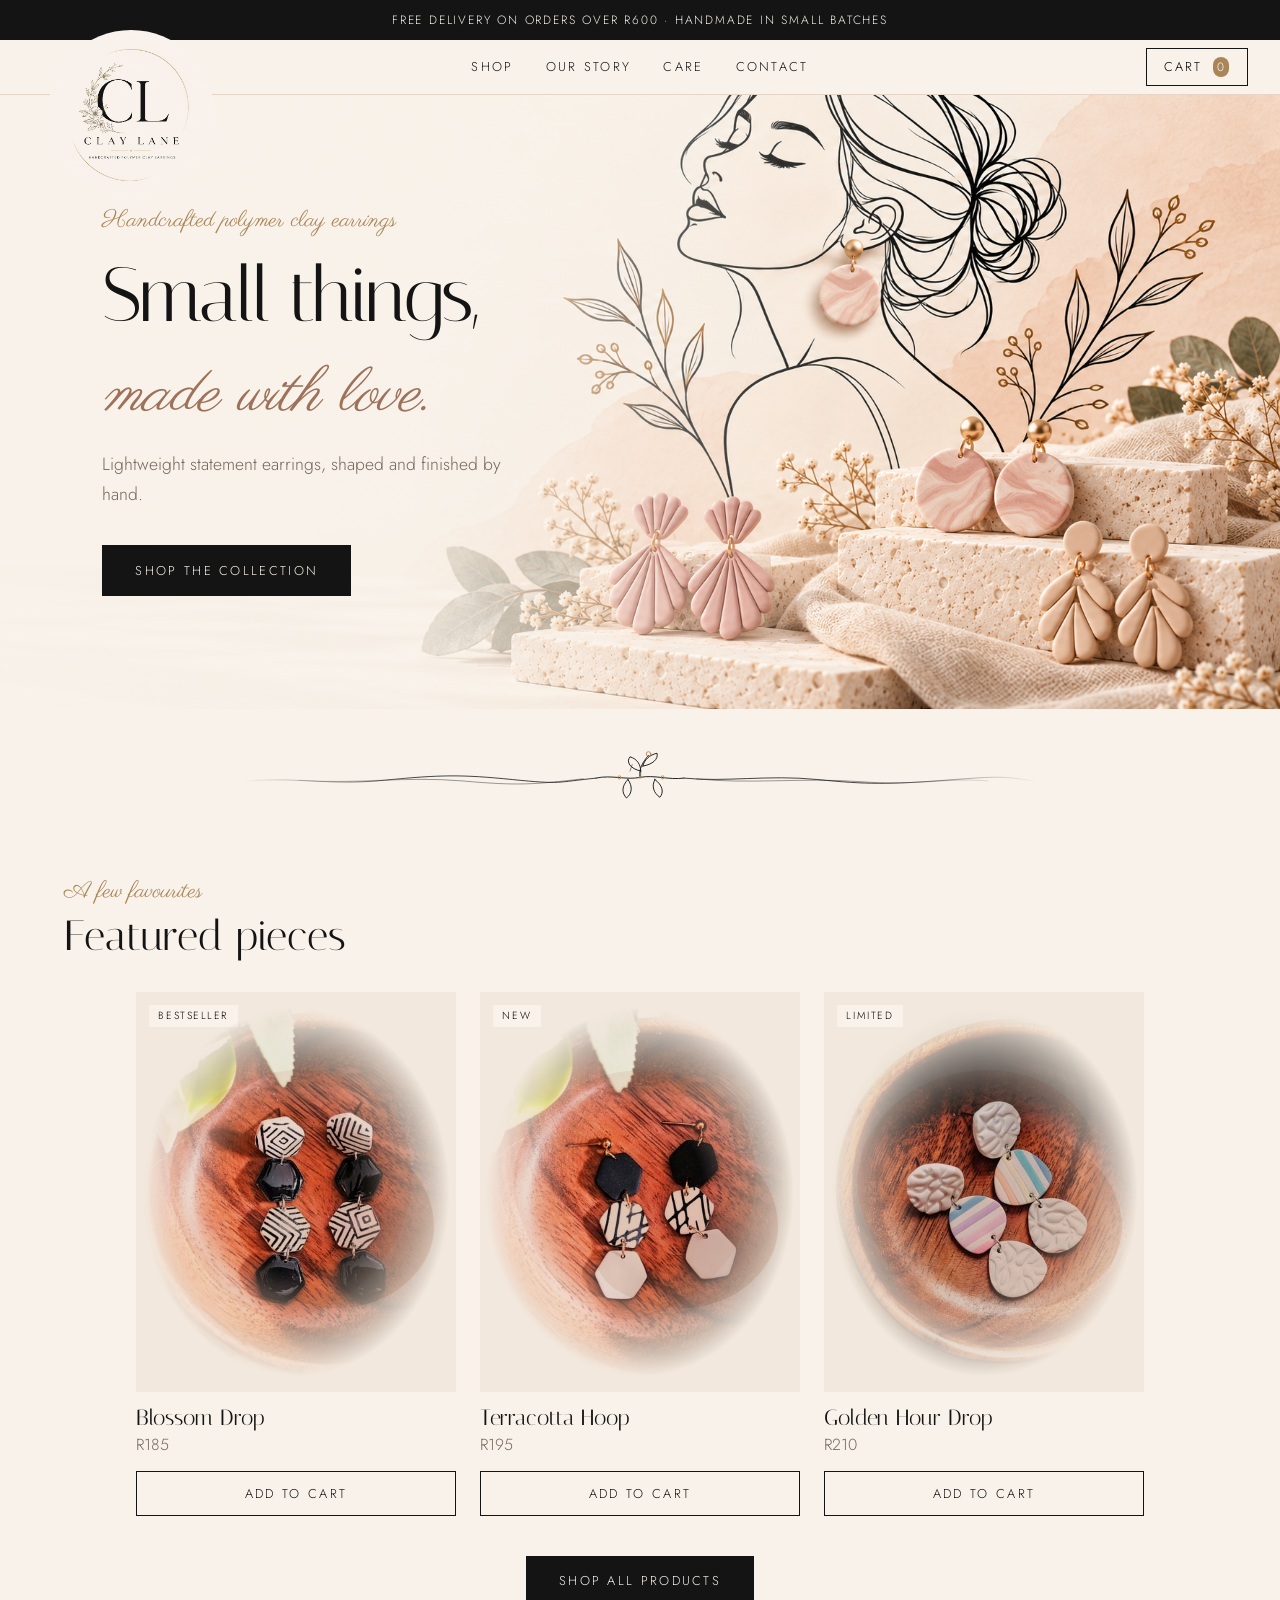
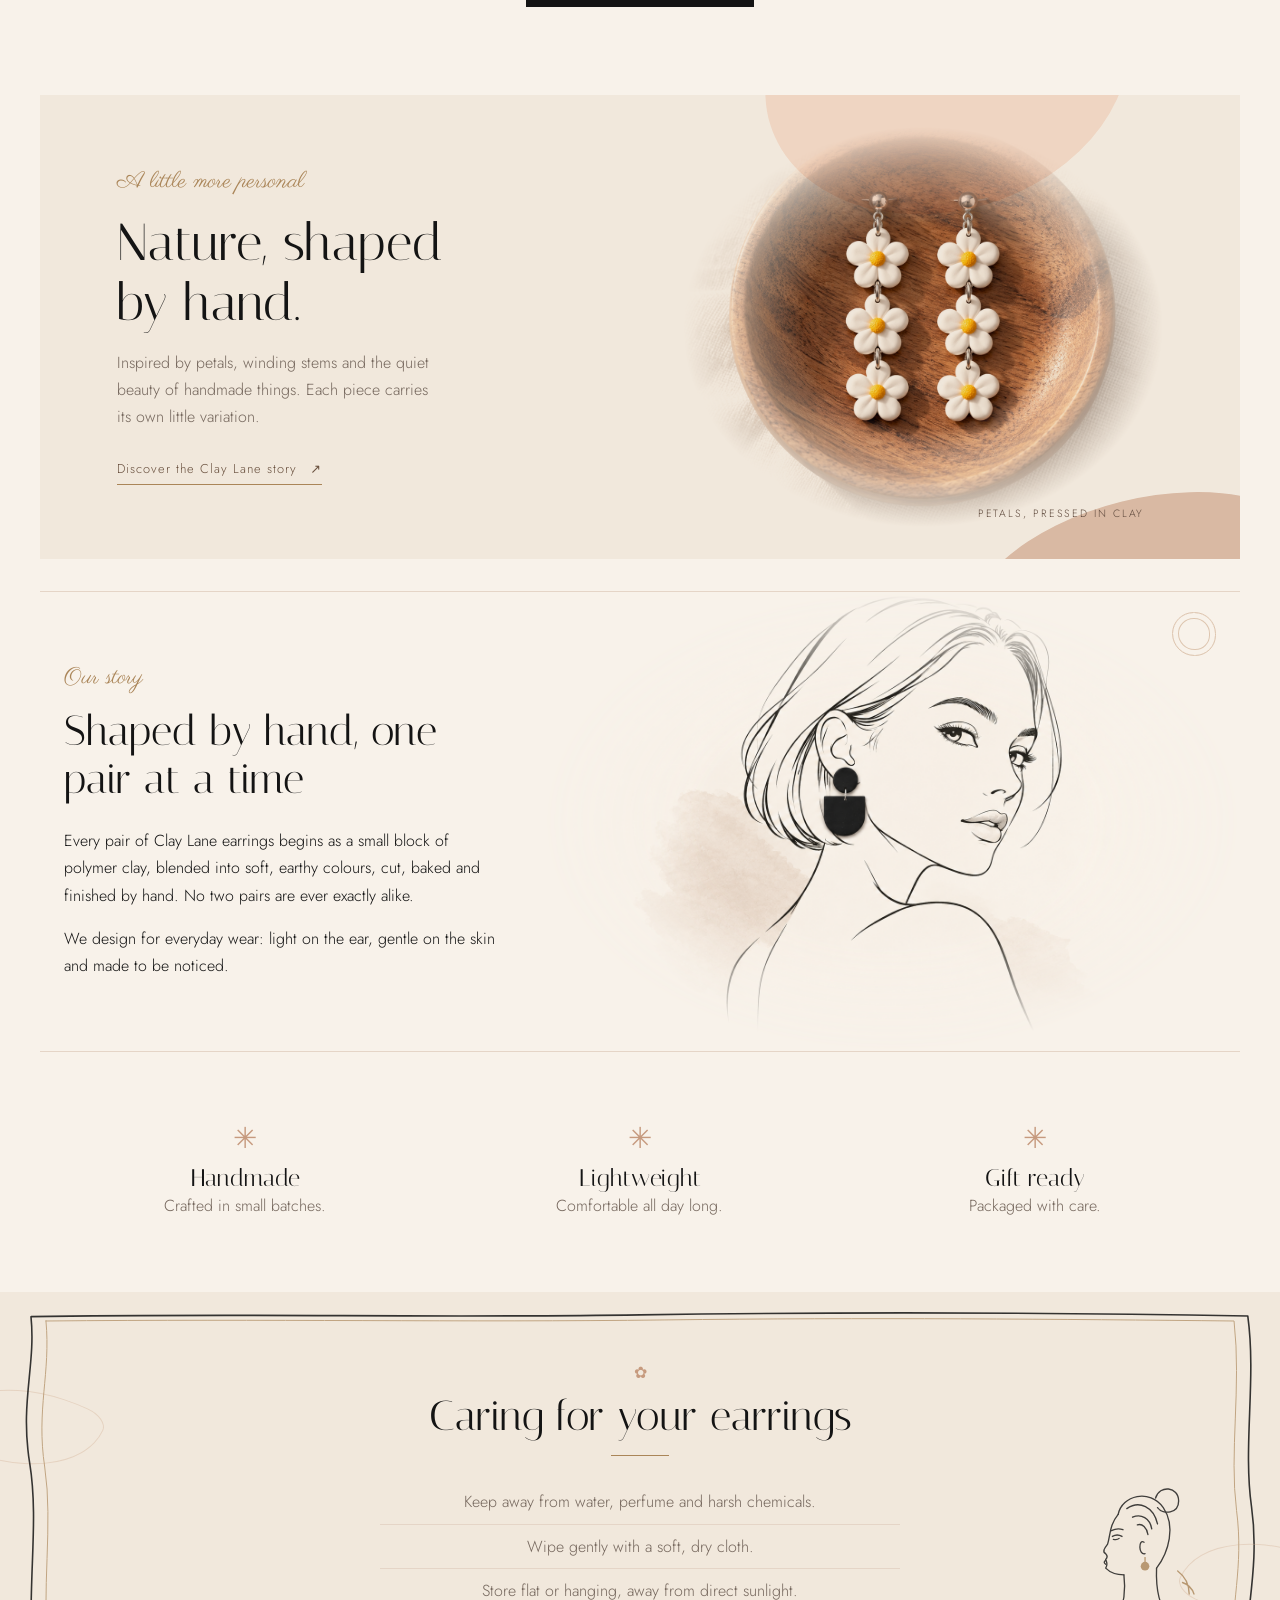
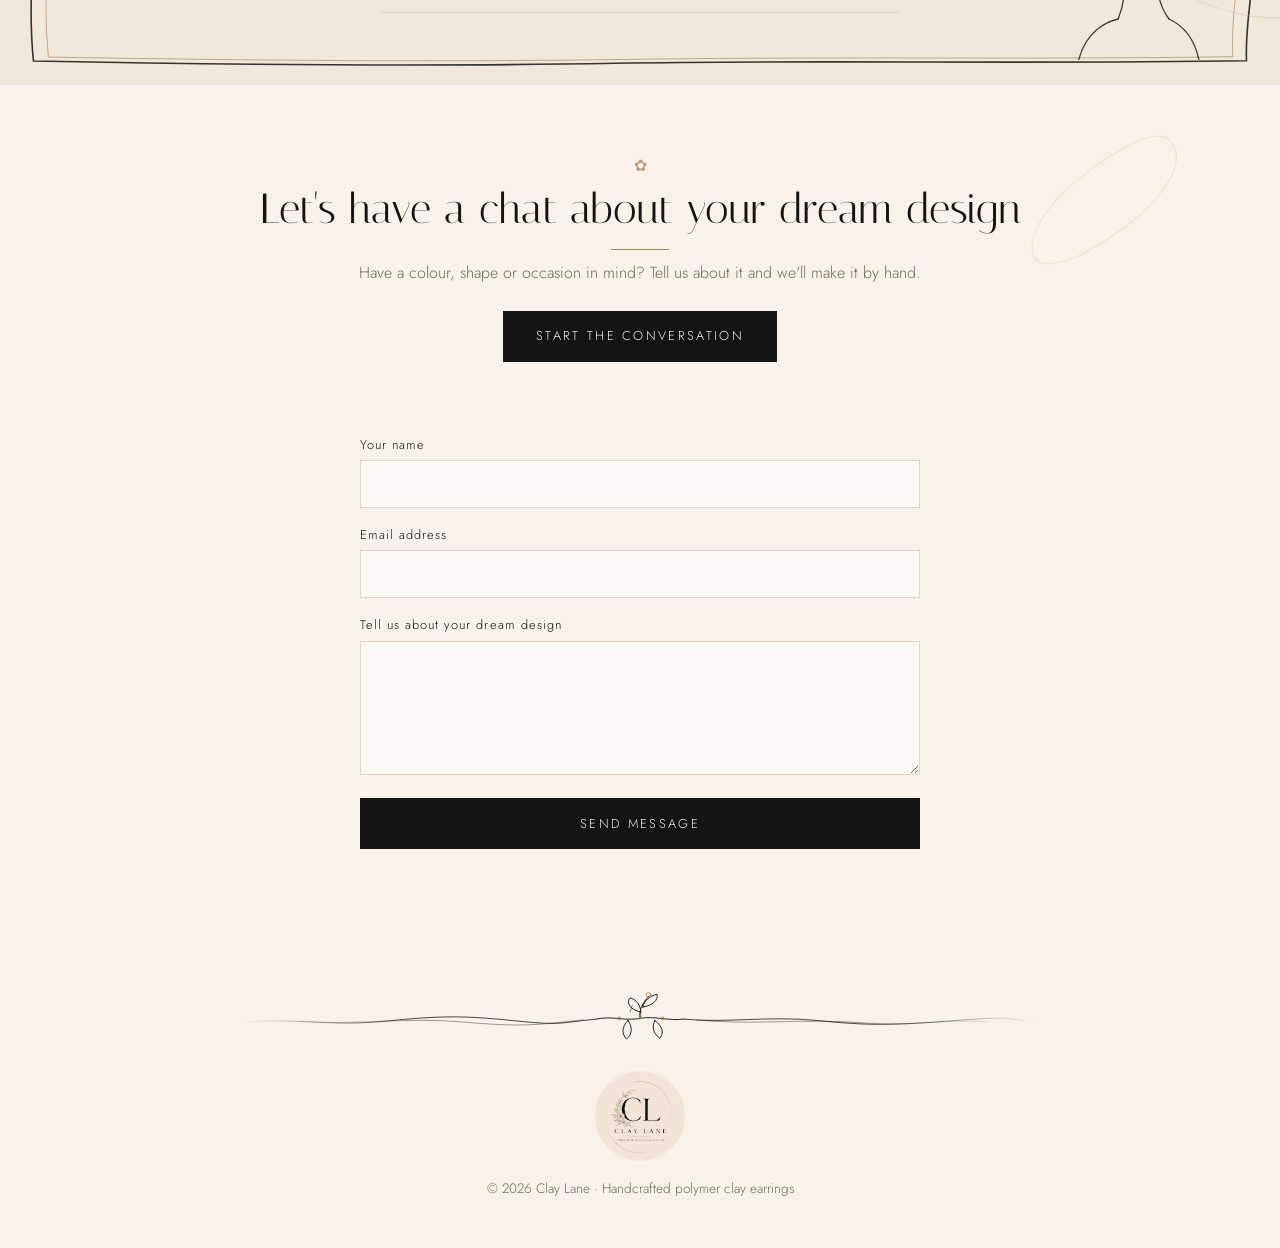
==== index.html @ a0935f9d "Initial commit for Clay Lane website" ====
<!DOCTYPE html>
<html lang="en">
<head>
  <meta charset="UTF-8">
  <meta name="viewport" content="width=device-width, initial-scale=1">
  <title>Clay Lane — Handcrafted Polymer Clay Earrings</title>
  <meta name="description" content="Handcrafted polymer clay earrings, made with love by Clay Lane.">
  <link rel="preconnect" href="https://fonts.googleapis.com">
  <link rel="preconnect" href="https://fonts.gstatic.com" crossorigin>
  <link href="https://fonts.googleapis.com/css2?family=Italiana&family=Jost:wght@300;400;500&family=Parisienne&display=swap" rel="stylesheet">
  <link rel="stylesheet" href="style.css">
</head>
<body>
  <div class="announce">Free delivery on orders over R600 · Handmade in small batches</div>

  <header class="site-header">
    <button class="icon-btn menu-toggle" aria-label="Menu" aria-expanded="false">☰</button>
    <a href="#top" class="brand"><img src="Clay Lane Logo.jpeg" alt="Clay Lane logo"></a>
    <nav class="nav" aria-label="Main">
      <a href="shop.html">Shop</a>
      <a href="#story">Our Story</a>
      <a href="#care">Care</a>
      <a href="#contact">Contact</a>
    </nav>
    <button class="cart-btn" id="open-cart" aria-label="Open cart">Cart <span id="cart-count">0</span></button>
  </header>

  <main id="top">
    <section class="hero">
      <div class="hero-copy">
        <p class="eyebrow">Handcrafted polymer clay earrings</p>
        <h1>Small things,<br><em>made with love.</em></h1>
        <p class="lead">Lightweight statement earrings, shaped and finished by hand.</p>
        <a href="shop.html" class="btn">Shop the collection</a>
      </div>
    </section>

    <div class="divider" aria-hidden="true">
      <svg viewBox="0 0 1200 80" fill="none" stroke-linecap="round" stroke-linejoin="round">
        <defs>
          <linearGradient id="divFade" gradientUnits="userSpaceOnUse" x1="40" y1="0" x2="1160" y2="0">
            <stop offset="0" stop-color="#141414" stop-opacity="0"/>
            <stop offset=".22" stop-color="#141414" stop-opacity=".85"/>
            <stop offset=".78" stop-color="#141414" stop-opacity=".85"/>
            <stop offset="1" stop-color="#141414" stop-opacity="0"/>
          </linearGradient>
        </defs>
        <g stroke="url(#divFade)" stroke-width="1.3">
          <path d="M40 46 C110 38 160 52 240 44 S350 36 420 43 S480 47 538 41"/>
          <path d="M120 44 C200 50 270 38 350 45 S450 50 520 42" stroke-width=".7"/>
          <path d="M662 41 C720 47 780 36 850 43 S950 50 1030 44 S1110 38 1160 46"/>
          <path d="M680 42 C750 50 830 40 910 46 S1030 40 1090 45" stroke-width=".7"/>
        </g>
        <g stroke="#141414" stroke-width="1.3">
          <path d="M538 41 C560 36 580 44 600 40 C620 36 640 44 662 41"/>
          <path d="M600 40 C598 28 604 18 612 9"/>
          <path d="M601 31 C586 28 580 18 586 11 C596 14 601 22 601 31Z"/>
          <path d="M604 24 C618 22 626 14 624 6 C614 8 606 15 604 24Z"/>
          <path d="M583 43 C574 52 574 62 581 69 C589 63 590 52 583 43Z"/>
          <path d="M621 43 C632 51 634 61 628 68 C619 62 616 52 621 43Z"/>
          <path d="M586 31 L589 22 M601 31 L601 40" stroke-width=".7"/>
        </g>
        <g stroke="#aa8558" stroke-width="1.2">
          <circle cx="612" cy="7" r="3.2"/>
          <circle cx="571" cy="40" r="2.2"/>
          <circle cx="632" cy="40" r="2.2"/>
          <circle cx="600" cy="40" r="1.2" fill="#aa8558"/>
        </g>
      </svg>
    </div>

    <section id="shop" class="section featured-section">
      <div class="section-head">
        <div>
          <p class="eyebrow">A few favourites</p>
          <h2>Featured pieces</h2>
        </div>
      </div>
      <div class="grid" id="product-grid" data-featured="true"></div>
      <div class="featured-cta"><a class="btn" href="shop.html">Shop all products</a></div>
    </section>

    <section class="atelier">
      <div class="atelier-copy">
        <p class="eyebrow">A little more personal</p>
        <h2>Nature, shaped<br>by hand.</h2>
        <p>Inspired by petals, winding stems and the quiet beauty of handmade things. Each piece carries its own little variation.</p>
        <a href="#story" class="text-link">Discover the Clay Lane story <span aria-hidden="true">↗</span></a>
      </div>
      <div class="botanical-art" aria-hidden="true">
        <img class="atelier-photo" src="SomethingPersonal%20whiteflower-three-tier.png" alt="" loading="lazy">
        <span class="art-caption">Petals, pressed in clay</span>
      </div>
    </section>

    <section id="story" class="section story">
      <div>
        <p class="eyebrow">Our story</p>
        <h2>Shaped by hand, one pair at a time</h2>
      </div>
      <div>
        <p>Every pair of Clay Lane earrings begins as a small block of polymer clay, blended into soft, earthy colours, cut, baked and finished by hand. No two pairs are ever exactly alike.</p>
        <p>We design for everyday wear: light on the ear, gentle on the skin and made to be noticed.</p>
      </div>
    </section>

    <section class="section perks">
      <div><span class="petal-mark" aria-hidden="true">✳</span><h3>Handmade</h3><p>Crafted in small batches.</p></div>
      <div><span class="petal-mark" aria-hidden="true">✳</span><h3>Lightweight</h3><p>Comfortable all day long.</p></div>
      <div><span class="petal-mark" aria-hidden="true">✳</span><h3>Gift ready</h3><p>Packaged with care.</p></div>
    </section>

    <section id="care" class="section care">
      <svg class="hand-frame" viewBox="0 0 100 100" preserveAspectRatio="none" aria-hidden="true">
        <path d="M1.2 2.4C18 1.4 33 2.8 50 1.9S82 1.2 98.7 2.2C99.4 20 98.3 38 99 55S98.4 85 98.6 97.6C80 98.6 64 97.3 48 98.3S18 98.8 1.4 97.7C.8 78 1.9 60 1.1 43S1.6 16 1.2 2.4Z"/>
        <path class="thin" d="M2.4 3.6C20 3 36 4 52 3.3S84 3.1 97.6 3.6C98.2 22 97.2 40 97.8 56S97.3 82 97.5 96.5C82 97.3 66 96.4 50 97.2S20 97.6 2.6 96.6C2 78 3 60 2.3 44S2.8 18 2.4 3.6Z"/>
      </svg>
      <svg class="care-girl" viewBox="0 0 160 200" aria-hidden="true">
        <path d="M71 41C62 52 63 62 60 72C57 76 54 80 58 82C60 84 60 86 58 88C60 92 60 94 58 97C62 101 68 104 77 104"/>
        <path d="M71 41C75 21 104 14 118 34C131 53 124 80 111 97"/>
        <path d="M80 35C93 26 108 33 112 51M86 44C95 40 104 45 106 56M91 52C96 50 101 55 102 62"/>
        <path d="M110 24C114 10 134 12 134 27C134 40 118 42 112 34"/>
        <path d="M77 104C79 120 77 135 71 150M111 97C110 121 114 137 124 150"/>
        <path d="M30 192C38 163 58 153 71 150M124 150C141 158 151 173 155 192"/>
        <path d="M65 64Q70 61 75 64M64 58Q70 55 76 57M72 66Q70 68 66 67"/>
        <path d="M58 89Q55 91 58 93M98 70C92 66 92 84 99 82"/>
        <path class="gold" d="M99 86v5"/>
        <circle class="gold-fill" cx="99" cy="95" r="4.5"/>
        <path class="gold" d="M133 100c8 6 12 14 12 24M138 112c6 2 10 6 12 12"/>
      </svg>
      <h2>Caring for your earrings</h2>
      <ul>
        <li>Keep away from water, perfume and harsh chemicals.</li>
        <li>Wipe gently with a soft, dry cloth.</li>
        <li>Store flat or hanging, away from direct sunlight.</li>
      </ul>
    </section>

    <section id="contact" class="section contact">
      <h2>Let's have a chat about your dream design</h2>
      <p>Have a colour, shape or occasion in mind? Tell us about it and we'll make it by hand.</p>
      <a class="btn" href="#contact-form">Start the conversation</a>
    </section>

    <section id="contact-form" class="section contact contact-form-section">
      <form id="contact-form-el" class="contact-form">
        <label>Your name<input type="text" name="name" required autocomplete="name"></label>
        <label>Email address<input type="email" name="email" required autocomplete="email"></label>
        <label>Tell us about your dream design<textarea name="message" rows="5" required></textarea></label>
        <button class="btn" type="submit">Send message</button>
        <p class="form-msg" id="contact-msg" role="status"></p>
      </form>
    </section>

  </main>

  <footer class="site-footer">
    <div class="divider footer-divider" aria-hidden="true">
      <svg viewBox="0 0 1200 80" fill="none" stroke-linecap="round" stroke-linejoin="round">
        <defs>
          <linearGradient id="divFade2" gradientUnits="userSpaceOnUse" x1="40" y1="0" x2="1160" y2="0">
            <stop offset="0" stop-color="#141414" stop-opacity="0"/>
            <stop offset=".22" stop-color="#141414" stop-opacity=".85"/>
            <stop offset=".78" stop-color="#141414" stop-opacity=".85"/>
            <stop offset="1" stop-color="#141414" stop-opacity="0"/>
          </linearGradient>
        </defs>
        <g stroke="url(#divFade2)" stroke-width="1.3">
          <path d="M40 46 C110 38 160 52 240 44 S350 36 420 43 S480 47 538 41"/>
          <path d="M120 44 C200 50 270 38 350 45 S450 50 520 42" stroke-width=".7"/>
          <path d="M662 41 C720 47 780 36 850 43 S950 50 1030 44 S1110 38 1160 46"/>
          <path d="M680 42 C750 50 830 40 910 46 S1030 40 1090 45" stroke-width=".7"/>
        </g>
        <g stroke="#141414" stroke-width="1.3">
          <path d="M538 41 C560 36 580 44 600 40 C620 36 640 44 662 41"/>
          <path d="M600 40 C598 28 604 18 612 9"/>
          <path d="M601 31 C586 28 580 18 586 11 C596 14 601 22 601 31Z"/>
          <path d="M604 24 C618 22 626 14 624 6 C614 8 606 15 604 24Z"/>
          <path d="M583 43 C574 52 574 62 581 69 C589 63 590 52 583 43Z"/>
          <path d="M621 43 C632 51 634 61 628 68 C619 62 616 52 621 43Z"/>
          <path d="M586 31 L589 22 M601 31 L601 40" stroke-width=".7"/>
        </g>
        <g stroke="#aa8558" stroke-width="1.2">
          <circle cx="612" cy="7" r="3.2"/>
          <circle cx="571" cy="40" r="2.2"/>
          <circle cx="632" cy="40" r="2.2"/>
          <circle cx="600" cy="40" r="1.2" fill="#aa8558"/>
        </g>
      </svg>
    </div>
    <img src="Clay%20Lane%20Logo.jpeg" alt="" class="foot-logo">
    <p>© <span id="year"></span> Clay Lane · Handcrafted polymer clay earrings</p>
  </footer>

  <div class="overlay" id="overlay"></div>
  <aside class="drawer" id="cart-drawer" aria-label="Shopping cart" aria-hidden="true">
    <div class="drawer-head">
      <h2>Your Cart</h2>
      <button class="icon-btn" id="close-cart" aria-label="Close cart">✕</button>
    </div>
    <div class="drawer-body" id="cart-items"></div>
    <div class="drawer-foot">
      <div class="row"><span>Subtotal</span><strong id="cart-subtotal">R0</strong></div>
      <p class="small" id="ship-note"></p>
      <button class="btn full" id="checkout-btn">Checkout</button>
    </div>
  </aside>

  <div class="modal" id="checkout-modal" aria-hidden="true">
    <div class="modal-box">
      <button class="icon-btn modal-close" id="close-checkout" aria-label="Close">✕</button>
      <form id="checkout-form">
        <h2>Checkout</h2>
        <label>Full name<input name="name" required></label>
        <label>Email<input name="email" type="email" required></label>
        <label>Phone<input name="phone" type="tel" required></label>
        <label>Delivery address<textarea name="address" rows="3" required></textarea></label>
        <div class="row total-row"><span>Total (incl. delivery)</span><strong id="checkout-total"></strong></div>
        <button class="btn full" type="submit">Place order</button>
        <p class="small">Orders are confirmed by email with payment details (EFT).</p>
      </form>
      <div class="success" id="order-success" hidden>
        <h2>Thank you!</h2>
        <p id="order-msg"></p>
        <button class="btn" id="done-btn">Continue shopping</button>
      </div>
    </div>
  </div>

  <div class="modal" id="product-modal" aria-hidden="true">
    <div class="modal-box wide" id="product-detail"></div>
  </div>

  <script src="script.js"></script>
</body>
</html>
---- style.css ----
:root {
  --ivory: #f8f2ea;
  --ivory-2: #f1e8dc;
  --ink: #141414;
  --gold: #aa8558;
  --muted: #75675d;
  --line: #e5d5c7;
  --blush: #efd5c2;
  --clay: #c69a7e;
  --rose: #dcb9a5;
  --serif: "Italiana", Georgia, serif;
  --script: "Parisienne", cursive;
  --sans: "Jost", system-ui, sans-serif;
}
* { box-sizing: border-box; margin: 0; }
html { scroll-behavior: smooth; }
body { background: var(--ivory); color: var(--ink); font-family: var(--sans); font-weight: 300; line-height: 1.7; }
img { max-width: 100%; display: block; }
a { color: inherit; text-decoration: none; }
h1, h2, h3 { font-family: var(--serif); font-weight: 500; line-height: 1.15; }
h2 { font-size: clamp(1.9rem, 4vw, 2.6rem); }
button { font: inherit; cursor: pointer; }
[hidden] { display: none !important; }

.announce { background: var(--ink); color: var(--ivory); text-align: center; font-size: .75rem; letter-spacing: .15em; text-transform: uppercase; padding: .6rem 1rem; }

.site-header { position: sticky; top: 0; z-index: 20; display: grid; grid-template-columns: 1fr auto 1fr; align-items: center; padding: .5rem 2rem; background: rgba(248,242,234,.95); backdrop-filter: blur(8px); border-bottom: 1px solid var(--line); }
.brand { position: absolute; top: -.6rem; left: clamp(.5rem, 4vw, 3rem); z-index: 25; line-height: 0; }
.brand img { height: clamp(140px, 13vw, 220px); width: clamp(140px, 13vw, 220px); object-fit: cover; border-radius: 50%; mix-blend-mode: multiply; display: block; }
.nav { display: flex; gap: 2rem; grid-column: 2; grid-row: 1; justify-self: center; font-size: .8rem; letter-spacing: .18em; text-transform: uppercase; }
.nav a:hover { color: var(--gold); }
.cart-btn { grid-column: 3; grid-row: 1; justify-self: end; background: none; border: 1px solid var(--ink); padding: .45rem 1.1rem; font-size: .8rem; letter-spacing: .15em; text-transform: uppercase; transition: .2s; }
.cart-btn:hover { background: var(--ink); color: var(--ivory); }
.cart-btn span { display: inline-block; min-width: 1.4em; margin-left: .3rem; background: var(--gold); color: #fff; border-radius: 99px; font-size: .75rem; text-align: center; }
.icon-btn { background: none; border: 0; font-size: 1.3rem; padding: .3rem .6rem; }
.menu-toggle { display: none; grid-column: 1; grid-row: 1; justify-self: start; }

.btn { display: inline-block; background: var(--ink); color: var(--ivory); border: 1px solid var(--ink); padding: .85rem 2rem; font-size: .8rem; letter-spacing: .18em; text-transform: uppercase; transition: .2s; }
.btn:hover { background: var(--gold); border-color: var(--gold); }
.btn.ghost { background: transparent; color: var(--ink); }
.btn.ghost:hover { color: #fff; }
.btn.full { width: 100%; text-align: center; }
.btn:disabled { opacity: .4; cursor: not-allowed; }

.eyebrow { font-family: var(--script); font-size: 1.45rem; font-weight: 400; letter-spacing: 0; text-transform: none; line-height: 1.2; color: var(--gold); margin-bottom: 1rem; }
.hero { position: relative; isolation: isolate; min-height: clamp(560px, 48vw, 740px); width: 100%; margin: auto; padding: 5rem clamp(1.5rem, 8vw, 8rem); display: flex; align-items: center; overflow: hidden; background-color: var(--ivory); background-image: linear-gradient(90deg, rgba(248,242,234,.96) 0%, rgba(248,242,234,.88) 32%, rgba(248,242,234,.22) 58%, rgba(248,242,234,0) 76%), url("HomePage%20Hero.png"); background-size: cover; background-position: center 48%; background-repeat: no-repeat; }
.hero-copy { position: relative; z-index: 2; padding: 2rem 0; }
.hero-copy { max-width: 650px; }
.hero h1 { font-size: clamp(3.2rem, 6vw, 5.7rem); margin-bottom: 1.2rem; letter-spacing: -.025em; }
.hero em { color: #9d715a; font-family: var(--script); font-size: .8em; font-weight: 400; letter-spacing: 0; }
.lead { color: var(--muted); font-size: 1.1rem; max-width: 420px; margin: 0 0 2.2rem; }
.flow-back { fill: #c69a7e; opacity: .82; }
.flow-cream { fill: #e8d8c8; }
.flow-blush { fill: #efd5c2; opacity: .92; }
.flow-clay { fill: #d5b39b; opacity: .72; }
.flow-line { fill: none; stroke: #fbf7f1; stroke-width: 3; opacity: .85; }
.flow-line-two { stroke: #a97b5f; stroke-width: 1.5; opacity: .45; }
.flow-line-three { stroke: #fffaf4; stroke-width: 2; opacity: .8; }
.orbit { fill: none; stroke: #ad875d; stroke-width: 1.3; opacity: .72; }
.orbit-inner { stroke: #fbf7f1; stroke-width: 2; }
.orbit-dot { fill: #ad875d; }
.art-caption { position: absolute; right: 5%; bottom: 4%; font-size: .66rem; letter-spacing: .18em; color: #5e493c; text-transform: uppercase; }

.section { max-width: 1200px; margin: auto; padding: 4.5rem 1.5rem; }
.section-head { display: flex; flex-wrap: wrap; justify-content: space-between; align-items: end; gap: 1.2rem; margin-bottom: 2.5rem; }
.featured-section .section-head { margin-bottom: 2rem; }
.featured-section .section-head .eyebrow { margin-bottom: .4rem; }
.featured-cta { text-align: center; margin-top: 2.5rem; }
.filters { display: flex; gap: .5rem; flex-wrap: wrap; }
.chip { background: none; border: 1px solid var(--line); padding: .35rem 1.1rem; border-radius: 99px; font-size: .8rem; letter-spacing: .08em; }
.chip.active, .chip:hover { background: var(--ink); color: var(--ivory); border-color: var(--ink); }

.shop-page { min-height: 70vh; }
.divider { max-width: 900px; margin: 2.5rem auto 0; padding: 0 1.5rem; }
.divider svg { display: block; width: 100%; height: auto; overflow: visible; }
.shop-hero { position: relative; min-height: clamp(420px, 36vw, 560px); width: 100%; padding: 4rem clamp(1.5rem, 8vw, 8rem); display: flex; align-items: center; overflow: hidden; background-color: var(--ivory); background-image: linear-gradient(90deg, rgba(248,242,234,.94) 0%, rgba(248,242,234,.8) 30%, rgba(248,242,234,0) 55%), url("ShopPage%20Hero.png"); background-size: cover; background-position: center 30%; background-repeat: no-repeat; }
.shop-hero .hero-copy { max-width: 560px; padding-left: clamp(0rem, 12vw, 11rem); }
.shop-hero h1 { font-size: clamp(3rem, 6vw, 4.8rem); margin-bottom: .6rem; }
.shop-hero .lead { color: var(--muted); }
.shop-section { padding-top: 3rem; }
.shop-toolbar { display: flex; align-items: center; justify-content: space-between; gap: 1.5rem; margin-bottom: 2.3rem; }
.product-count { color: var(--muted); font-size: .8rem; letter-spacing: .08em; white-space: nowrap; }
.footer-home { display: inline-block; margin-top: .6rem; color: #69503e; font-size: .8rem; text-decoration: underline; text-underline-offset: .2rem; }

.grid { display: grid; grid-template-columns: repeat(auto-fill, minmax(250px, 1fr)); gap: 2rem 1.5rem; }
.card { display: flex; flex-direction: column; }
.thumb { aspect-ratio: 4/5; background: #f2e8dd; display: grid; place-items: center; cursor: pointer; position: relative; overflow: hidden; border: 0; width: 100%; padding: 0; transition: background .3s; }
.thumb::before, .thumb::after { content: ""; position: absolute; width: 76%; aspect-ratio: 1; border-radius: 48% 52% 63% 37% / 42% 43% 57% 58%; background: #e7cbb7; opacity: .48; transform: rotate(-18deg); transition: transform .45s; }
.thumb::after { width: 57%; background: #d3ab90; opacity: .36; transform: translate(24%, 18%) rotate(32deg); }
.thumb:hover { background: #eee0d2; }
.thumb:hover::before { transform: rotate(-8deg) scale(1.05); }
.thumb:hover::after { transform: translate(18%, 12%) rotate(20deg) scale(1.08); }
.thumb svg { position: relative; z-index: 1; width: 62%; transition: transform .4s; filter: drop-shadow(0 12px 12px #5b39221c); }
.product-photo { display: block; }
.thumb .product-photo { position: relative; z-index: 1; width: 100%; height: 100%; object-fit: cover; mix-blend-mode: multiply; -webkit-mask-image: radial-gradient(ellipse 50% 48% at 50% 50%, #000 40%, transparent 96%); mask-image: radial-gradient(ellipse 50% 48% at 50% 50%, #000 40%, transparent 96%); transition: transform .4s; }
.thumb:hover .product-photo { transform: scale(1.05); }
.line-item .mini .product-photo, .detail-art .product-photo { width: 100%; height: 100%; object-fit: cover; mix-blend-mode: multiply; -webkit-mask-image: radial-gradient(ellipse 50% 48% at 50% 50%, #000 40%, transparent 96%); mask-image: radial-gradient(ellipse 50% 48% at 50% 50%, #000 40%, transparent 96%); }
.detail-art .product-photo { max-height: 420px; }
.featured-section .grid { grid-template-columns: repeat(auto-fit, minmax(240px, 320px)); justify-content: center; }
.thumb:hover svg { transform: scale(1.06) rotate(-2deg); }
.badge { position: absolute; top: .8rem; left: .8rem; background: var(--ivory); font-size: .65rem; letter-spacing: .15em; text-transform: uppercase; padding: .15rem .6rem; }
.card h3 { font-size: 1.35rem; margin-top: .9rem; }
.card .price { color: var(--muted); margin-bottom: .8rem; }
.card .btn { margin-top: auto; padding: .65rem 1rem; text-align: center; }

.story { display: grid; grid-template-columns: 1fr 1fr; gap: 3rem; border-top: 1px solid var(--line); border-bottom: 1px solid var(--line); }
.story p + p { margin-top: 1rem; }
.atelier { position: relative; isolation: isolate; overflow: hidden; max-width: 1200px; margin: 1rem auto 2rem; padding: 2rem clamp(1.5rem, 6vw, 5rem); min-height: 350px; display: grid; grid-template-columns: .8fr 1.2fr; align-items: center; background: #f1e8dc; }
.atelier::before, .atelier::after { content: ""; position: absolute; z-index: -1; border-radius: 50%; pointer-events: none; }
.atelier::before { width: 370px; height: 280px; right: 9%; top: -165px; background: #efd5c2; transform: rotate(-17deg); }
.atelier::after { width: 360px; height: 190px; right: -7%; bottom: -130px; background: #d9b9a3; transform: rotate(-14deg); }
.atelier-copy { position: relative; z-index: 2; max-width: 360px; padding: 2rem 0; }
.atelier-copy h2 { font-size: clamp(2.6rem, 4.1vw, 3.55rem); margin-bottom: 1rem; }
.atelier-copy > p:not(.eyebrow) { max-width: 320px; color: var(--muted); margin-bottom: 1.5rem; }
.text-link { display: inline-flex; gap: .8rem; align-items: center; padding-bottom: .25rem; border-bottom: 1px solid var(--gold); color: #69503e; font-size: .8rem; letter-spacing: .08em; }
.text-link span { transition: transform .2s; }
.text-link:hover span { transform: translate(3px, -3px); }
.botanical-art { position: relative; align-self: stretch; display: grid; align-items: center; min-width: 0; }
.botanical-art svg { width: 100%; max-height: 390px; overflow: visible; }
.atelier-photo { display: block; width: 100%; max-width: 480px; max-height: 400px; margin-left: auto; object-fit: cover; mix-blend-mode: multiply; -webkit-mask-image: radial-gradient(closest-side, #000 50%, transparent 100%); mask-image: radial-gradient(closest-side, #000 50%, transparent 100%); }
.botanical-stem, .stem-fine, .branch-detail { fill: none; stroke: #29241f; stroke-width: 1.5; stroke-linecap: round; stroke-linejoin: round; }
.stem-fine { stroke-width: 1.15; }
.branch-detail { stroke: #79634e; stroke-width: 1; }
.leaf-vein { fill: none; stroke: #79634e; stroke-width: .8; stroke-linecap: round; opacity: .8; }
.botanical-leaf { fill: #f8f2ea; stroke: #29241f; stroke-width: 1.3; stroke-linejoin: round; }
.leaf-light { fill: #ead7c5; }
.botanical-flower ellipse { fill: #fbf7f1; stroke: #29241f; stroke-width: 1.4; }
.flower-small ellipse { fill: #e8c4b0; }
.flower-center { fill: #bd956a; stroke: #29241f; stroke-width: 1.2; }
.earring-hook, .earring-wire { fill: none; stroke: #aa8558; stroke-width: 3; stroke-linecap: round; }
.earring-wire { stroke-width: 1.8; }
.earring-petal { fill: #c69a7e; stroke: #705744; stroke-width: 1.2; }
.earring-stud { fill: #dfbd78; stroke: #705744; stroke-width: 1; }
.second { opacity: .8; }
.clay-curve { fill: #c69a7e; opacity: .7; }
.clay-curve-light { fill: none; stroke: #f8f2ea; stroke-width: 2; opacity: .9; }
.seed { fill: #bd956a; stroke: #705744; stroke-width: 1; }
.atelier .art-caption { right: 3%; bottom: 1%; }
.story { position: relative; }
.story { grid-template-columns: minmax(0, 1fr); gap: 1.5rem; align-content: center; min-height: 460px; isolation: isolate; }
.story > div { max-width: 440px; }
.story::before { content: ""; position: absolute; z-index: -1; top: 0; bottom: 0; right: 0; width: 58%; background: url("OurStory%20black%20circle-halfcircle-drop.png") center / cover no-repeat; mix-blend-mode: multiply; -webkit-mask-image: radial-gradient(closest-side, #000 55%, transparent 100%); mask-image: radial-gradient(closest-side, #000 55%, transparent 100%); pointer-events: none; }
.story::after { content: ""; position: absolute; top: 1.3rem; right: 1.5rem; width: 42px; height: 42px; border: 1px solid #d7bba2; border-radius: 50% 50% 48% 52%; box-shadow: inset 0 0 0 5px var(--ivory), inset 0 0 0 6px #d7bba2; opacity: .8; }
.perks { display: grid; grid-template-columns: repeat(3, 1fr); text-align: center; gap: 2rem; }
.petal-mark { display: block; color: var(--clay); font-family: var(--serif); font-size: 1.8rem; line-height: 1; margin-bottom: .75rem; }
.perks h3 { font-size: 1.5rem; }
.perks p { color: var(--muted); }
.care { text-align: center; background: var(--ivory-2); max-width: none; }
.care h2::after, .contact h2::after { content: ""; display: block; width: 58px; height: 1px; margin: 1rem auto 0; background: var(--gold); }
.care h2::before, .contact h2::before { content: "✿"; display: block; color: var(--clay); font-size: 1rem; margin-bottom: .6rem; }
.care { position: relative; overflow: hidden; }
.care::before, .care::after { content: ""; position: absolute; width: 150px; height: 88px; border: 1px solid #cda98c; border-radius: 85% 15% 85% 15%; opacity: .35; pointer-events: none; }
.care::before { top: 23%; left: -55px; transform: rotate(25deg); }
.care::after { right: -58px; bottom: 15%; transform: rotate(205deg); }
.care ul { list-style: none; padding: 0; margin: 1.5rem auto 0; max-width: 520px; color: var(--muted); }
.care > :not(.hand-frame) { position: relative; z-index: 1; }
.hand-frame { position: absolute; inset: 1rem; width: calc(100% - 2rem); height: calc(100% - 2rem); fill: none; stroke: var(--ink); stroke-width: 1.6; stroke-linecap: round; stroke-linejoin: round; pointer-events: none; opacity: .85; }
.hand-frame .thin { stroke: var(--gold); stroke-width: 1; opacity: .8; }
.hand-frame path { vector-effect: non-scaling-stroke; }
.care > .care-girl { position: absolute; z-index: 1; right: clamp(2rem, 6vw, 5rem); bottom: 1.1rem; width: clamp(110px, 12vw, 160px); fill: none; stroke: var(--ink); stroke-width: 1.4; stroke-linecap: round; stroke-linejoin: round; opacity: .8; pointer-events: none; }
.care-girl .gold { stroke: var(--gold); }
.care-girl .gold-fill { fill: var(--gold); stroke: none; }
@media (max-width: 800px) { .care > .care-girl { width: 80px; right: 2.4rem; opacity: .55; } }
.care li { padding: .5rem 0; border-bottom: 1px solid var(--line); }
.contact { text-align: center; }
.contact { position: relative; }
.contact::after { content: ""; position: absolute; z-index: -1; width: 175px; height: 70px; border: 1px solid #d3b49c; border-radius: 75% 25% 70% 30%; right: 4%; top: 23%; transform: rotate(-30deg); opacity: .28; }
.contact > p { color: var(--muted); margin: .6rem 0 1.5rem; }
.inline-form { display: flex; gap: .6rem; justify-content: center; flex-wrap: wrap; }
.contact-form-section { padding-top: 0; scroll-margin-top: 6rem; }
.contact-form-section::after, .contact-form-section::before { display: none; }
.contact-form { max-width: 560px; margin: 0 auto; text-align: left; }
.contact-form label { display: block; font-size: .8rem; letter-spacing: .08em; margin-bottom: 1rem; }
.contact-form input, .contact-form textarea { margin-top: .3rem; }
.contact-form .btn { width: 100%; cursor: pointer; }
input, textarea { font: inherit; padding: .75rem 1rem; border: 1px solid var(--line); background: #fff9; color: var(--ink); width: 100%; }
input:focus, textarea:focus { outline: 1px solid var(--gold); border-color: var(--gold); }
.inline-form input { width: auto; flex: 1; min-width: 220px; max-width: 340px; }
.form-msg { color: var(--gold); min-height: 1.5em; margin-top: .8rem; }

.site-footer { text-align: center; padding: 3rem 1rem; border-top: 1px solid var(--line); color: var(--muted); font-size: .85rem; }
.site-footer:has(.footer-divider) { padding-top: 0; border-top: 0; }
.site-footer .footer-divider { margin: 2rem auto 1.5rem; }
.foot-logo { width: 90px; height: 90px; border-radius: 50%; object-fit: cover; margin: 0 auto 1rem; mix-blend-mode: multiply; }

.overlay { position: fixed; inset: 0; background: rgba(20,20,20,.4); opacity: 0; pointer-events: none; transition: .3s; z-index: 30; }
.overlay.show { opacity: 1; pointer-events: auto; }
.drawer { position: fixed; top: 0; right: 0; height: 100%; width: min(420px, 100%); background: var(--ivory); z-index: 40; display: flex; flex-direction: column; transform: translateX(100%); transition: transform .35s; }
.drawer.open { transform: none; }
.drawer-head, .drawer-foot { padding: 1.2rem 1.5rem; }
.drawer-head { display: flex; justify-content: space-between; align-items: center; border-bottom: 1px solid var(--line); }
.drawer-body { flex: 1; overflow-y: auto; padding: 1rem 1.5rem; }
.drawer-foot { border-top: 1px solid var(--line); }
.row { display: flex; justify-content: space-between; align-items: center; }
.small { font-size: .8rem; color: var(--muted); margin: .4rem 0 1rem; }
.empty { text-align: center; color: var(--muted); padding: 3rem 0; }
.line-item { display: grid; grid-template-columns: 70px 1fr auto; gap: 1rem; align-items: center; padding: .9rem 0; border-bottom: 1px solid var(--line); }
.line-item .mini { background: var(--ivory-2); aspect-ratio: 1; display: grid; place-items: center; }
.line-item .mini svg { width: 70%; }
.line-item h4 { font-family: var(--serif); font-size: 1.15rem; font-weight: 500; }
.qty { display: inline-flex; align-items: center; border: 1px solid var(--line); margin-top: .3rem; }
.qty button { background: none; border: 0; width: 28px; height: 28px; }
.qty span { min-width: 24px; text-align: center; font-size: .9rem; }
.remove { background: none; border: 0; color: var(--muted); font-size: .75rem; text-decoration: underline; display: block; margin-left: auto; }

.modal { position: fixed; inset: 0; z-index: 50; display: none; place-items: center; background: rgba(20,20,20,.5); padding: 1rem; overflow-y: auto; }
.modal.show { display: grid; }
.modal-box { background: var(--ivory); padding: 2.2rem; width: min(480px, 100%); position: relative; }
.modal-box.wide { width: min(860px, 100%); display: grid; grid-template-columns: 1fr 1fr; gap: 2rem; }
.modal-close { position: absolute; top: .6rem; right: .6rem; z-index: 1; }
.modal-box h2 { margin-bottom: 1.2rem; }
.modal-box label { display: block; font-size: .8rem; letter-spacing: .08em; margin-bottom: .9rem; }
.modal-box label input, .modal-box label textarea { margin-top: .3rem; }
.total-row { margin: 1rem 0; font-size: 1.1rem; }
.success { text-align: center; }
.success p { margin-bottom: 1.5rem; color: var(--muted); }
.detail-info .price { font-size: 1.3rem; margin: .5rem 0 1rem; }
.detail-info p { color: var(--muted); margin-bottom: 1.2rem; }
.detail-art { background: var(--ivory-2); display: grid; place-items: center; padding: 2rem; }

@media (max-width: 800px) {
  .site-header { padding: .4rem 1rem; }
  .menu-toggle { display: block; }
  .brand { position: static; grid-column: 2; grid-row: 1; justify-self: center; }
  .brand img { height: 56px; width: 56px; }
  .nav { display: none; position: absolute; grid-column: 1 / -1; justify-self: stretch; top: 100%; left: 0; right: 0; background: var(--ivory); flex-direction: column; gap: 0; border-bottom: 1px solid var(--line); }
  .nav.open { display: flex; }
  .nav a { padding: 1rem 1.5rem; border-top: 1px solid var(--line); }
  .story, .perks, .modal-box.wide { grid-template-columns: 1fr; }
  .story { min-height: 0; padding-top: 3rem; padding-bottom: 20rem; }
  .story > div { max-width: none; }
  .story::before { top: auto; left: 0; right: 0; width: auto; height: 20rem; }
  .shop-hero { min-height: 440px; padding: 3rem 1.5rem; justify-content: center; text-align: center; background-image: linear-gradient(180deg, rgba(248,242,234,.93) 0%, rgba(248,242,234,.8) 45%, rgba(248,242,234,.1) 85%), url("ShopPage%20Hero.png"); background-position: center, 70% center; }
  .shop-hero .hero-copy { padding-left: 0; margin: 0 auto; }
  .shop-toolbar { align-items: flex-start; flex-direction: column; gap: .8rem; }
  .shop-toolbar .filters { gap: .4rem; }
  .shop-toolbar .chip { padding: .35rem .8rem; }
  .atelier { grid-template-columns: 1fr; padding: 2rem 1.5rem .8rem; text-align: center; }
  .atelier-copy { margin: auto; padding: 1.2rem 0 0; }
  .atelier-copy > p:not(.eyebrow) { margin-left: auto; margin-right: auto; }
  .botanical-art { width: min(100%, 500px); margin: auto; }
  .atelier .art-caption { right: 4%; bottom: 1%; }
  .story::after { top: 1.2rem; right: 1rem; width: 32px; height: 32px; }
  .hero { min-height: 680px; padding: 3.5rem 1.5rem 2rem; justify-content: center; text-align: center; background-image: linear-gradient(180deg, rgba(248,242,234,.93) 0%, rgba(248,242,234,.82) 42%, rgba(248,242,234,.12) 78%, rgba(248,242,234,.04) 100%), url("HomePage%20Hero.png"); background-position: center, 30% center; }
  .hero-copy { padding: 1rem 0 0; }
  .hero h1 { font-size: clamp(3rem, 11vw, 4.6rem); }
  .lead { margin: 0 auto 2rem; }
}

@media (max-width: 480px) {
  .hero { padding-top: 2.5rem; }
  .hero { min-height: 680px; }
  .grid { grid-template-columns: repeat(2, minmax(0, 1fr)); gap: 1.4rem .8rem; }
  .featured-section .grid { grid-template-columns: minmax(0, 340px); }
  .card h3 { font-size: 1.15rem; }
  .card .btn { font-size: .66rem; letter-spacing: .1em; padding: .65rem .4rem; }
  .badge { font-size: .55rem; }
  .featured-section .grid { grid-template-columns: 1fr; }
  .product-count { align-self: flex-end; }
  .atelier { margin-left: 1rem; margin-right: 1rem; padding-left: 1rem; padding-right: 1rem; }
  .atelier-copy h2 { font-size: 2.5rem; }
  .atelier .art-caption { font-size: .48rem; }
}
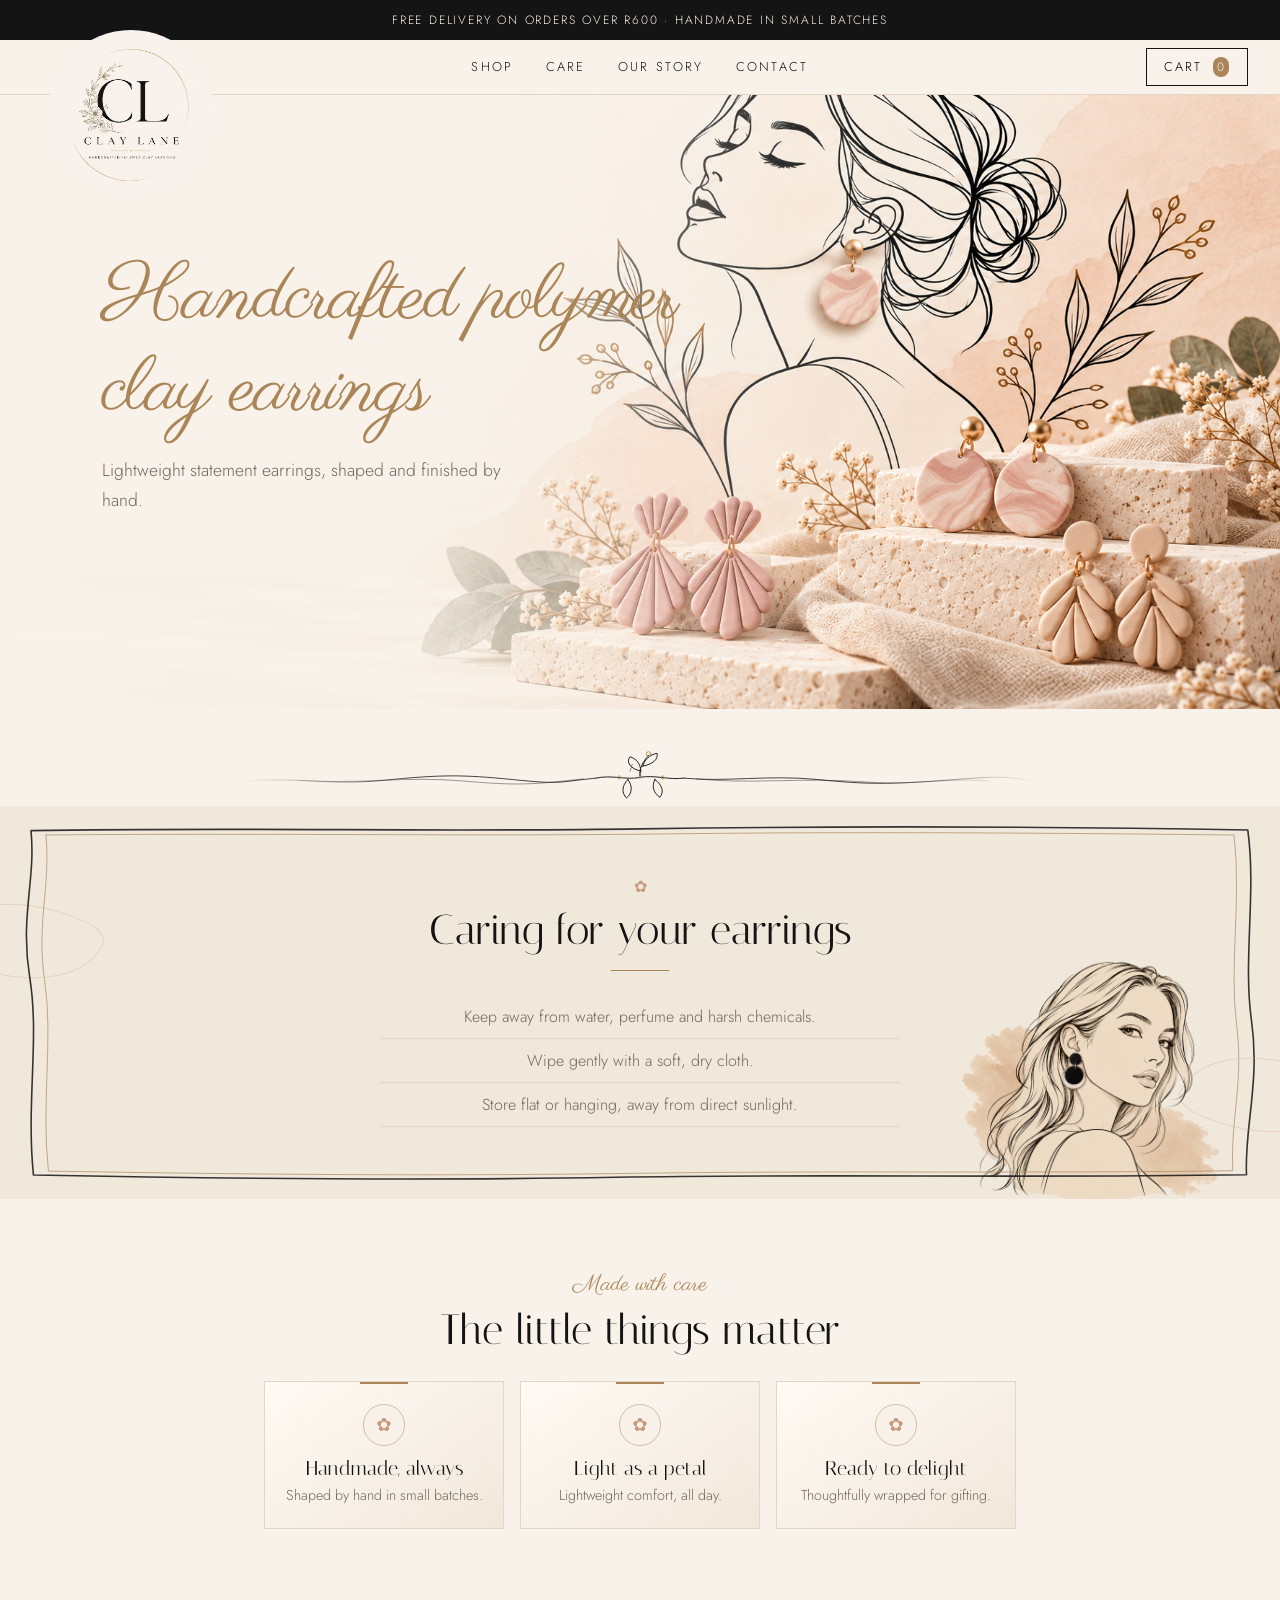
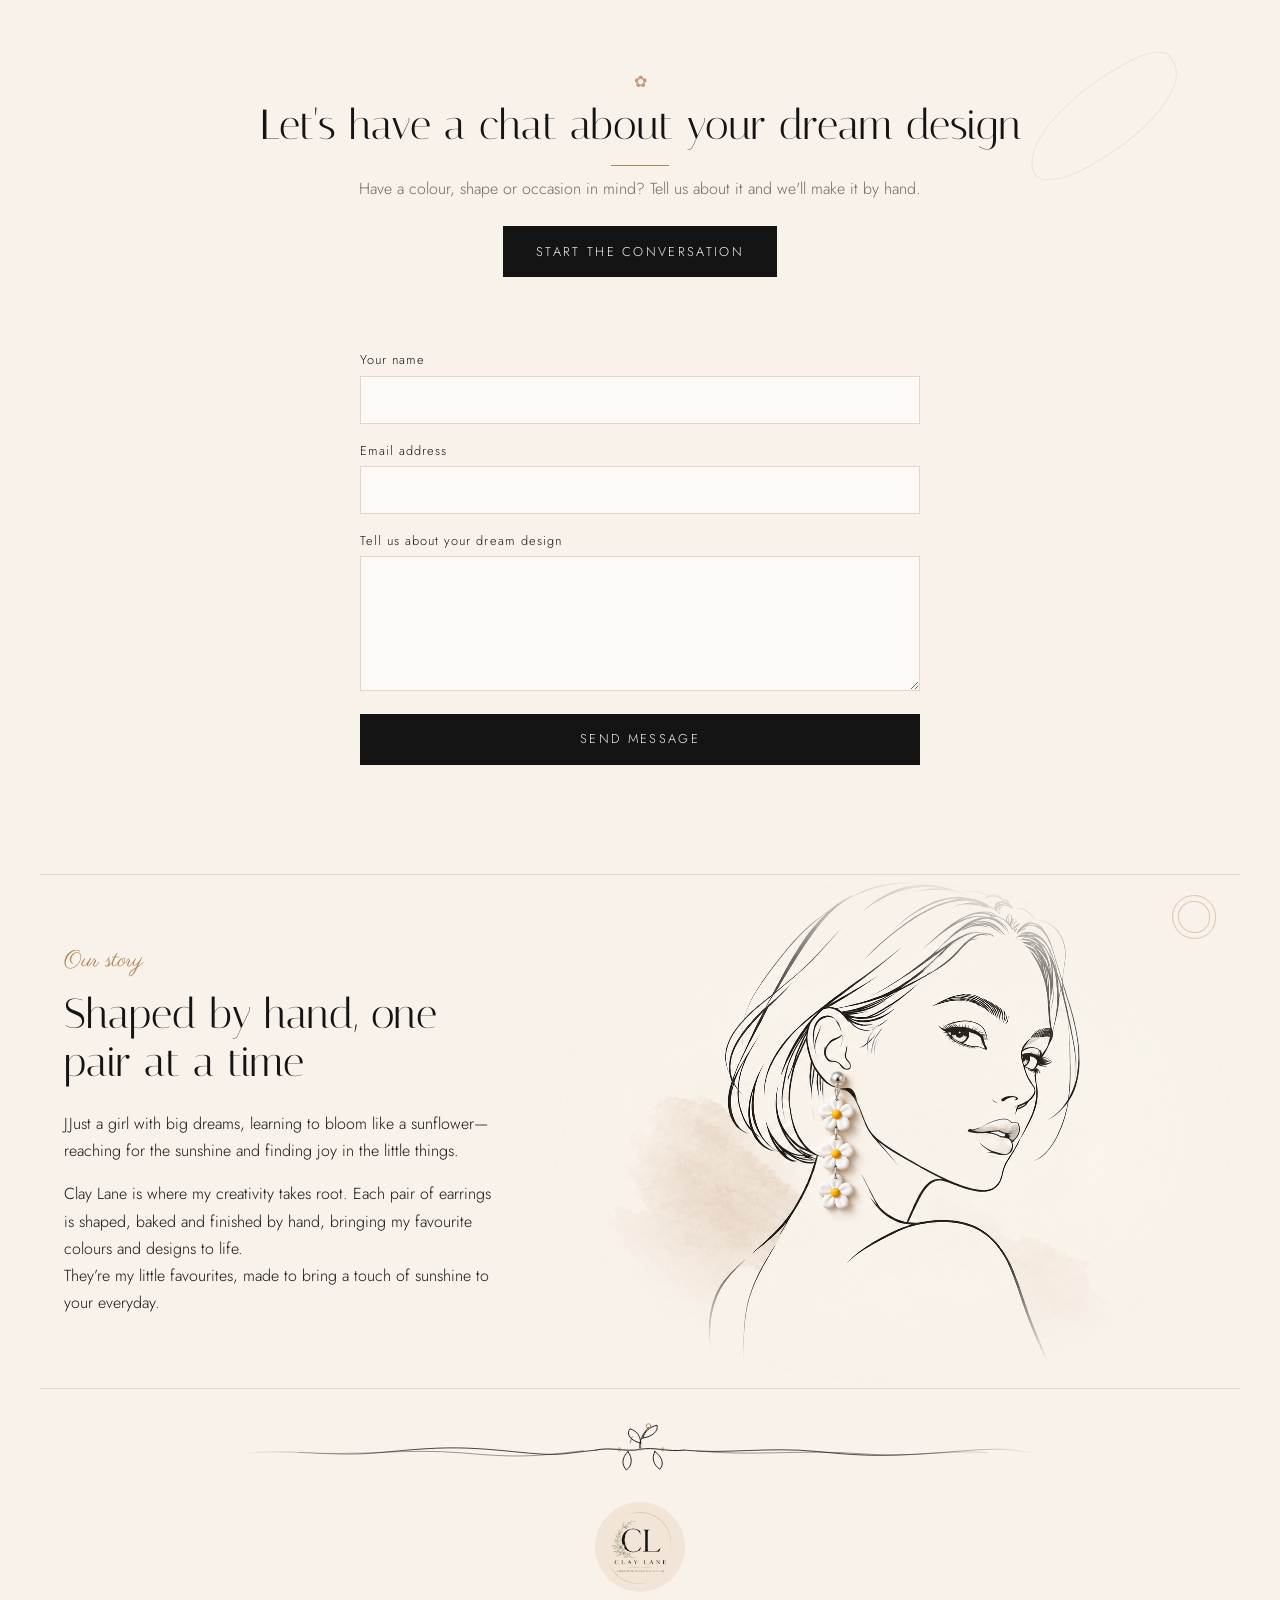
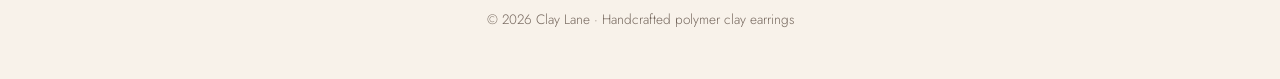
==== commit ea690738: "commit changes" ====
--- a/index.html
+++ b/index.html
@@ -18,8 +18,8 @@
     <a href="#top" class="brand"><img src="Clay Lane Logo.jpeg" alt="Clay Lane logo"></a>
     <nav class="nav" aria-label="Main">
       <a href="shop.html">Shop</a>
+      <a href="#care">Care</a>
       <a href="#story">Our Story</a>
-      <a href="#care">Care</a>
       <a href="#contact">Contact</a>
     </nav>
     <button class="cart-btn" id="open-cart" aria-label="Open cart">Cart <span id="cart-count">0</span></button>
@@ -28,10 +28,8 @@
   <main id="top">
     <section class="hero">
       <div class="hero-copy">
-        <p class="eyebrow">Handcrafted polymer clay earrings</p>
-        <h1>Small things,<br><em>made with love.</em></h1>
+        <h1 class="eyebrow">Handcrafted polymer clay earrings</h1>
         <p class="lead">Lightweight statement earrings, shaped and finished by hand.</p>
-        <a href="shop.html" class="btn">Shop the collection</a>
       </div>
     </section>
 
@@ -69,64 +67,10 @@
       </svg>
     </div>
 
-    <section id="shop" class="section featured-section">
-      <div class="section-head">
-        <div>
-          <p class="eyebrow">A few favourites</p>
-          <h2>Featured pieces</h2>
-        </div>
-      </div>
-      <div class="grid" id="product-grid" data-featured="true"></div>
-      <div class="featured-cta"><a class="btn" href="shop.html">Shop all products</a></div>
-    </section>
-
-    <section class="atelier">
-      <div class="atelier-copy">
-        <p class="eyebrow">A little more personal</p>
-        <h2>Nature, shaped<br>by hand.</h2>
-        <p>Inspired by petals, winding stems and the quiet beauty of handmade things. Each piece carries its own little variation.</p>
-        <a href="#story" class="text-link">Discover the Clay Lane story <span aria-hidden="true">↗</span></a>
-      </div>
-      <div class="botanical-art" aria-hidden="true">
-        <img class="atelier-photo" src="SomethingPersonal%20whiteflower-three-tier.png" alt="" loading="lazy">
-        <span class="art-caption">Petals, pressed in clay</span>
-      </div>
-    </section>
-
-    <section id="story" class="section story">
-      <div>
-        <p class="eyebrow">Our story</p>
-        <h2>Shaped by hand, one pair at a time</h2>
-      </div>
-      <div>
-        <p>Every pair of Clay Lane earrings begins as a small block of polymer clay, blended into soft, earthy colours, cut, baked and finished by hand. No two pairs are ever exactly alike.</p>
-        <p>We design for everyday wear: light on the ear, gentle on the skin and made to be noticed.</p>
-      </div>
-    </section>
-
-    <section class="section perks">
-      <div><span class="petal-mark" aria-hidden="true">✳</span><h3>Handmade</h3><p>Crafted in small batches.</p></div>
-      <div><span class="petal-mark" aria-hidden="true">✳</span><h3>Lightweight</h3><p>Comfortable all day long.</p></div>
-      <div><span class="petal-mark" aria-hidden="true">✳</span><h3>Gift ready</h3><p>Packaged with care.</p></div>
-    </section>
-
     <section id="care" class="section care">
       <svg class="hand-frame" viewBox="0 0 100 100" preserveAspectRatio="none" aria-hidden="true">
         <path d="M1.2 2.4C18 1.4 33 2.8 50 1.9S82 1.2 98.7 2.2C99.4 20 98.3 38 99 55S98.4 85 98.6 97.6C80 98.6 64 97.3 48 98.3S18 98.8 1.4 97.7C.8 78 1.9 60 1.1 43S1.6 16 1.2 2.4Z"/>
         <path class="thin" d="M2.4 3.6C20 3 36 4 52 3.3S84 3.1 97.6 3.6C98.2 22 97.2 40 97.8 56S97.3 82 97.5 96.5C82 97.3 66 96.4 50 97.2S20 97.6 2.6 96.6C2 78 3 60 2.3 44S2.8 18 2.4 3.6Z"/>
-      </svg>
-      <svg class="care-girl" viewBox="0 0 160 200" aria-hidden="true">
-        <path d="M71 41C62 52 63 62 60 72C57 76 54 80 58 82C60 84 60 86 58 88C60 92 60 94 58 97C62 101 68 104 77 104"/>
-        <path d="M71 41C75 21 104 14 118 34C131 53 124 80 111 97"/>
-        <path d="M80 35C93 26 108 33 112 51M86 44C95 40 104 45 106 56M91 52C96 50 101 55 102 62"/>
-        <path d="M110 24C114 10 134 12 134 27C134 40 118 42 112 34"/>
-        <path d="M77 104C79 120 77 135 71 150M111 97C110 121 114 137 124 150"/>
-        <path d="M30 192C38 163 58 153 71 150M124 150C141 158 151 173 155 192"/>
-        <path d="M65 64Q70 61 75 64M64 58Q70 55 76 57M72 66Q70 68 66 67"/>
-        <path d="M58 89Q55 91 58 93M98 70C92 66 92 84 99 82"/>
-        <path class="gold" d="M99 86v5"/>
-        <circle class="gold-fill" cx="99" cy="95" r="4.5"/>
-        <path class="gold" d="M133 100c8 6 12 14 12 24M138 112c6 2 10 6 12 12"/>
       </svg>
       <h2>Caring for your earrings</h2>
       <ul>
@@ -134,6 +78,30 @@
         <li>Wipe gently with a soft, dry cloth.</li>
         <li>Store flat or hanging, away from direct sunlight.</li>
       </ul>
+    </section>
+
+    <section class="section perks" aria-labelledby="perks-title">
+      <div class="perks-heading">
+        <p class="eyebrow">Made with care</p>
+        <h2 id="perks-title">The little things matter</h2>
+      </div>
+      <div class="perks-grid">
+        <article class="perk-card">
+          <span class="petal-mark" aria-hidden="true">✿</span>
+          <h3>Handmade, always</h3>
+          <p>Shaped by hand in small batches.</p>
+        </article>
+        <article class="perk-card">
+          <span class="petal-mark" aria-hidden="true">✿</span>
+          <h3>Light as a petal</h3>
+          <p>Lightweight comfort, all day.</p>
+        </article>
+        <article class="perk-card">
+          <span class="petal-mark" aria-hidden="true">✿</span>
+          <h3>Ready to delight</h3>
+          <p>Thoughtfully wrapped for gifting.</p>
+        </article>
+      </div>
     </section>
 
     <section id="contact" class="section contact">
@@ -150,6 +118,22 @@
         <button class="btn" type="submit">Send message</button>
         <p class="form-msg" id="contact-msg" role="status"></p>
       </form>
+    </section>
+
+    <section id="story" class="section story">
+      <div>
+        <p class="eyebrow">Our story</p>
+        <h2>Shaped by hand, one pair at a time</h2>
+      </div>
+      <div>
+        <p>JJust a girl with big dreams, learning to bloom like a sunflower—reaching for the sunshine and finding joy in the little things.</p>
+
+        <p>Clay Lane is where my creativity takes root. Each pair of earrings is shaped, baked and finished by hand, bringing my favourite colours and designs to life. 
+          <br>
+          They’re my little favourites, made to bring a touch of sunshine to your everyday.</p>
+
+        
+      </div>
     </section>
 
   </main>
--- a/style.css
+++ b/style.css
@@ -141,11 +141,16 @@
 .story > div { max-width: 440px; }
 .story::before { content: ""; position: absolute; z-index: -1; top: 0; bottom: 0; right: 0; width: 58%; background: url("OurStory%20black%20circle-halfcircle-drop.png") center / cover no-repeat; mix-blend-mode: multiply; -webkit-mask-image: radial-gradient(closest-side, #000 55%, transparent 100%); mask-image: radial-gradient(closest-side, #000 55%, transparent 100%); pointer-events: none; }
 .story::after { content: ""; position: absolute; top: 1.3rem; right: 1.5rem; width: 42px; height: 42px; border: 1px solid #d7bba2; border-radius: 50% 50% 48% 52%; box-shadow: inset 0 0 0 5px var(--ivory), inset 0 0 0 6px #d7bba2; opacity: .8; }
-.perks { display: grid; grid-template-columns: repeat(3, 1fr); text-align: center; gap: 2rem; }
-.petal-mark { display: block; color: var(--clay); font-family: var(--serif); font-size: 1.8rem; line-height: 1; margin-bottom: .75rem; }
-.perks h3 { font-size: 1.5rem; }
-.perks p { color: var(--muted); }
-.care { text-align: center; background: var(--ivory-2); max-width: none; }
+.perks { max-width: 800px; }
+.perks-heading { max-width: 600px; margin: 0 auto 1.75rem; text-align: center; }
+.perks-heading .eyebrow { margin-bottom: .4rem; }
+.perks-grid { display: grid; grid-template-columns: repeat(3, minmax(0, 1fr)); gap: 1rem; }
+.perk-card { position: relative; overflow: hidden; padding: 1.35rem 1rem; text-align: center; background: linear-gradient(145deg, #fffaf4, var(--ivory-2)); border: 1px solid var(--line); }
+.perk-card::before { content: ""; position: absolute; top: 0; left: 50%; width: 3rem; height: 2px; background: var(--gold); transform: translateX(-50%); }
+.petal-mark { display: grid; place-items: center; width: 2.6rem; height: 2.6rem; margin: 0 auto .7rem; border: 1px solid #d7bba2; border-radius: 50%; background: var(--ivory); color: var(--clay); font-size: 1.15rem; line-height: 1; }
+.perk-card h3 { margin-bottom: .3rem; font-size: 1.25rem; }
+.perk-card p { max-width: 18rem; margin: 0 auto; color: var(--muted); font-size: .9rem; line-height: 1.5; }
+.care { text-align: center; background-color: var(--ivory-2); background-image: url("Caring%20black%20circle-doublecircle-drop.png"); background-position: right bottom; background-repeat: no-repeat; background-size: clamp(220px, 28vw, 380px) auto; background-blend-mode: multiply; max-width: none; }
 .care h2::after, .contact h2::after { content: ""; display: block; width: 58px; height: 1px; margin: 1rem auto 0; background: var(--gold); }
 .care h2::before, .contact h2::before { content: "✿"; display: block; color: var(--clay); font-size: 1rem; margin-bottom: .6rem; }
 .care { position: relative; overflow: hidden; }
@@ -157,10 +162,7 @@
 .hand-frame { position: absolute; inset: 1rem; width: calc(100% - 2rem); height: calc(100% - 2rem); fill: none; stroke: var(--ink); stroke-width: 1.6; stroke-linecap: round; stroke-linejoin: round; pointer-events: none; opacity: .85; }
 .hand-frame .thin { stroke: var(--gold); stroke-width: 1; opacity: .8; }
 .hand-frame path { vector-effect: non-scaling-stroke; }
-.care > .care-girl { position: absolute; z-index: 1; right: clamp(2rem, 6vw, 5rem); bottom: 1.1rem; width: clamp(110px, 12vw, 160px); fill: none; stroke: var(--ink); stroke-width: 1.4; stroke-linecap: round; stroke-linejoin: round; opacity: .8; pointer-events: none; }
-.care-girl .gold { stroke: var(--gold); }
-.care-girl .gold-fill { fill: var(--gold); stroke: none; }
-@media (max-width: 800px) { .care > .care-girl { width: 80px; right: 2.4rem; opacity: .55; } }
+@media (max-width: 800px) { .care { background-size: clamp(190px, 52vw, 260px) auto; } }
 .care li { padding: .5rem 0; border-bottom: 1px solid var(--line); }
 .contact { text-align: center; }
 .contact { position: relative; }
@@ -220,13 +222,14 @@
 
 @media (max-width: 800px) {
   .site-header { padding: .4rem 1rem; }
-  .menu-toggle { display: block; }
+  .menu-toggle { display: block; color: #000; }
+  .cart-btn, .cart-btn:hover { color: #000; }
   .brand { position: static; grid-column: 2; grid-row: 1; justify-self: center; }
   .brand img { height: 56px; width: 56px; }
   .nav { display: none; position: absolute; grid-column: 1 / -1; justify-self: stretch; top: 100%; left: 0; right: 0; background: var(--ivory); flex-direction: column; gap: 0; border-bottom: 1px solid var(--line); }
   .nav.open { display: flex; }
   .nav a { padding: 1rem 1.5rem; border-top: 1px solid var(--line); }
-  .story, .perks, .modal-box.wide { grid-template-columns: 1fr; }
+  .story, .perks-grid, .modal-box.wide { grid-template-columns: 1fr; }
   .story { min-height: 0; padding-top: 3rem; padding-bottom: 20rem; }
   .story > div { max-width: none; }
   .story::before { top: auto; left: 0; right: 0; width: auto; height: 20rem; }
@@ -241,15 +244,13 @@
   .botanical-art { width: min(100%, 500px); margin: auto; }
   .atelier .art-caption { right: 4%; bottom: 1%; }
   .story::after { top: 1.2rem; right: 1rem; width: 32px; height: 32px; }
-  .hero { min-height: 680px; padding: 3.5rem 1.5rem 2rem; justify-content: center; text-align: center; background-image: linear-gradient(180deg, rgba(248,242,234,.93) 0%, rgba(248,242,234,.82) 42%, rgba(248,242,234,.12) 78%, rgba(248,242,234,.04) 100%), url("HomePage%20Hero.png"); background-position: center, 30% center; }
+  .hero { min-height: 440px; padding: 3rem 1.5rem; justify-content: center; text-align: center; background-image: linear-gradient(180deg, rgba(248,242,234,.93) 0%, rgba(248,242,234,.82) 42%, rgba(248,242,234,.12) 78%, rgba(248,242,234,.04) 100%), url("HomePage%20Hero.png"); background-position: center, 70% center; }
   .hero-copy { padding: 1rem 0 0; }
   .hero h1 { font-size: clamp(3rem, 11vw, 4.6rem); }
   .lead { margin: 0 auto 2rem; }
 }
 
 @media (max-width: 480px) {
-  .hero { padding-top: 2.5rem; }
-  .hero { min-height: 680px; }
   .grid { grid-template-columns: repeat(2, minmax(0, 1fr)); gap: 1.4rem .8rem; }
   .featured-section .grid { grid-template-columns: minmax(0, 340px); }
   .card h3 { font-size: 1.15rem; }
